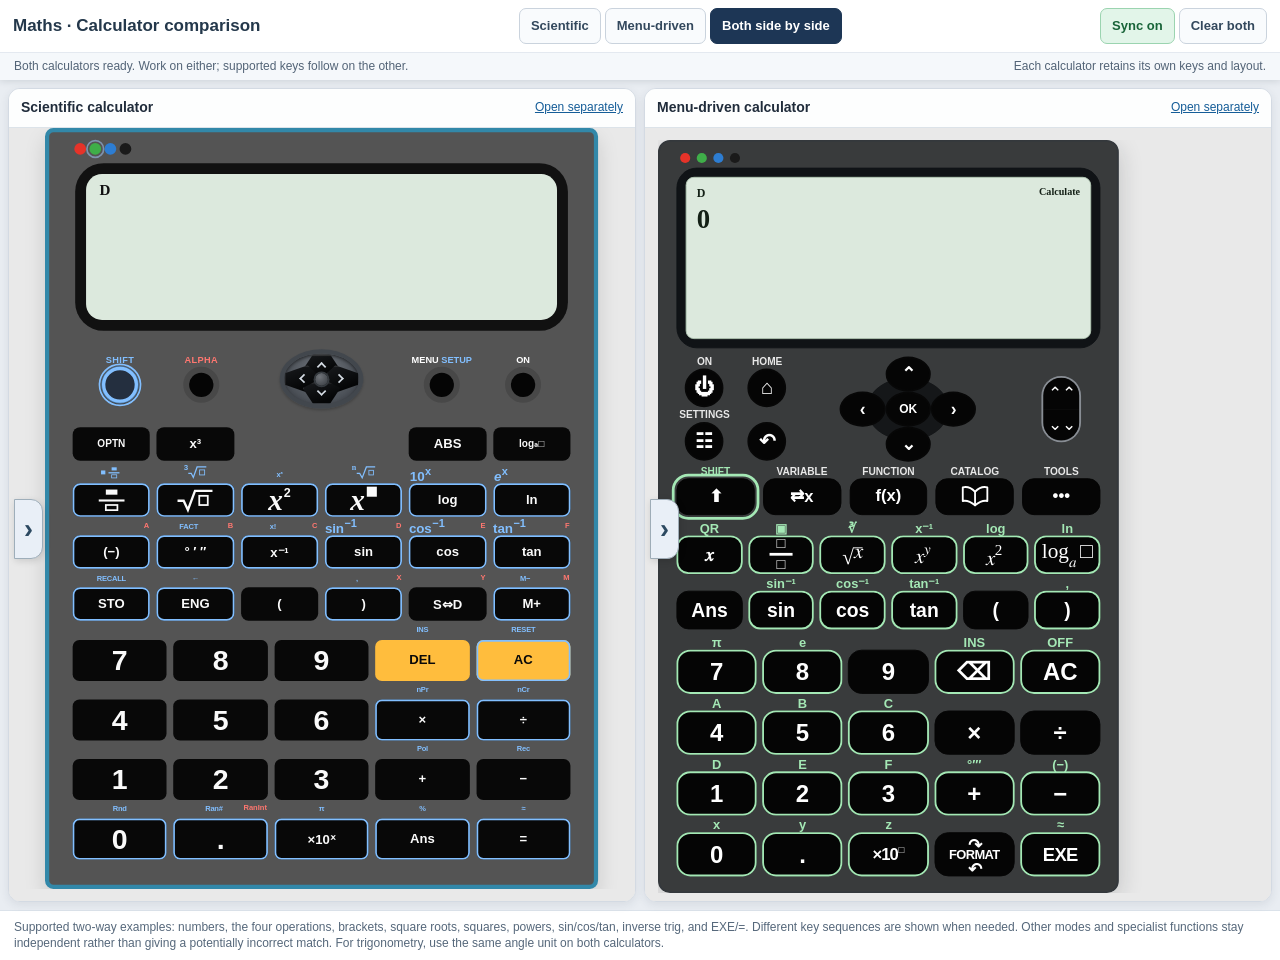
==== compare/index.html @ 96f29aca "Fit both calculator faces fully at equal heights and fix cross-frame key event recognition" ====
<!doctype html>
<html lang="en-IE">
<head>
<meta charset="utf-8">
<meta name="viewport" content="width=device-width,initial-scale=1">
<meta name="description" content="Compare scientific and menu-driven calculators side by side with optional bidirectional key mirroring.">
<title>Compare calculators | Maths</title>
<link rel="icon" type="image/svg+xml" href="../favicon.svg">
<style>
:root{font:15px/1.4 Arial,Helvetica,sans-serif;color:#202c3b;background:#e9edf2}
*{box-sizing:border-box}html,body{margin:0;min-height:100%}
button,a{font:inherit}
button:focus-visible,a:focus-visible{outline:3px solid #2d7dd2;outline-offset:2px}
header{position:sticky;top:0;z-index:5;background:#fff;box-shadow:0 1px 7px #1d2c3b24}
.top{display:flex;align-items:center;justify-content:space-between;gap:14px;flex-wrap:wrap;padding:8px 13px}
.heading{font-size:17px;font-weight:800;color:#24384b}
.tabs,.options{display:flex;align-items:center;flex-wrap:wrap;gap:4px}
.tabs button,.options button{border:1px solid #cad3dd;background:#f9fbfd;color:#33485d;border-radius:7px;padding:8px 11px;cursor:pointer;font-size:13px;font-weight:700}
.tabs button[aria-pressed="true"]{background:#1d3655;color:#fff;border-color:#1d3655}
.options button[aria-pressed="true"]{background:#e2f5e9;color:#196439;border-color:#9bd4b0}
.sub{display:flex;align-items:center;justify-content:space-between;gap:10px;flex-wrap:wrap;padding:5px 14px;background:#f5f8fb;border-top:1px solid #e4e9f0;color:#536477;font-size:12px}
#message{min-height:1em}
.panels{display:grid;grid-template-columns:minmax(0,1fr) minmax(0,1fr);gap:8px;padding:8px}
.pane{min-width:0;overflow:hidden;border:1px solid #d3dae3;border-radius:12px;background:#f6f7f8;box-shadow:0 3px 10px #1d314916}
.pane-head{display:flex;justify-content:space-between;align-items:center;gap:5px;background:#fdfefe;padding:9px 12px;border-bottom:1px solid #dce3e9}
.pane-head h2{font-size:14px;margin:0}
.pane-head a{font-size:12px;color:#155d98}
.pane iframe{display:block;width:100%;height:calc(100dvh - 190px);min-height:360px;border:0;background:#e8e8e8}
.panels.mode-scientific{grid-template-columns:minmax(0,1fr)}
.panels.mode-menu{grid-template-columns:minmax(0,1fr)}
.panels.mode-scientific #menu-pane,.panels.mode-menu #scientific-pane{display:none}
.note{margin:0;padding:8px 14px;background:#fff;border-top:1px solid #dbe2ea;color:#56687b;font-size:12px}
@media(max-width:850px){.panels.mode-both{grid-template-columns:1fr}.pane iframe{height:65dvh;min-height:480px}.top{padding:8px}.heading{flex:1 1 100%}}
@media print{header,.note{display:none}.panels{grid-template-columns:1fr 1fr!important}.pane iframe{height:85vh}}
</style>
</head>
<body>
<header>
 <div class="top">
  <span class="heading">Maths · Calculator comparison</span>
  <nav class="tabs" role="group" aria-label="Calculator viewing mode">
   <button type="button" data-view="scientific" aria-pressed="false">Scientific</button>
   <button type="button" data-view="menu" aria-pressed="false">Menu-driven</button>
   <button type="button" data-view="both" aria-pressed="true">Both side by side</button>
  </nav>
  <div class="options">
   <button type="button" id="sync" aria-pressed="true">Sync on</button>
   <button type="button" id="reset">Clear both</button>
  </div>
 </div>
 <div class="sub"><span id="message" role="status" aria-live="polite">Loading both calculators…</span><span>Each calculator retains its own keys and layout.</span></div>
</header>
<main class="panels mode-both" id="panels" aria-label="Calculator comparison">
 <section class="pane" id="scientific-pane">
  <div class="pane-head"><h2>Scientific calculator</h2><a href="../" target="_blank" rel="noopener">Open separately</a></div>
  <iframe id="scientific" title="Interactive scientific calculator" src="../?compare=1&amp;skin=dark" loading="eager" allow="fullscreen"></iframe>
 </section>
 <section class="pane" id="menu-pane">
  <div class="pane-head"><h2>Menu-driven calculator</h2><a href="../menu/" target="_blank" rel="noopener">Open separately</a></div>
  <iframe id="menu" title="Interactive menu-driven calculator" src="../menu/?compare=1&amp;skin=dark" loading="eager" allow="fullscreen"></iframe>
 </section>
</main>
<p class="note">Supported two-way examples: numbers, the four operations, brackets, square roots, squares, powers, sin/cos/tan, inverse trig, and EXE/=. Different key sequences are shown when needed. Other modes and specialist functions stay independent rather than giving a potentially incorrect match. For trigonometry, use the same angle unit on both calculators.</p>
<script>
(()=>{
 "use strict";
 const frames={scientific:document.getElementById("scientific"),menu:document.getElementById("menu")};
 const tabs=[...document.querySelectorAll("[data-view]")];
 const panels=document.getElementById("panels"),message=document.getElementById("message");
 const header=document.querySelector("header");
 const syncButton=document.getElementById("sync");
 let mode="both",sync=true,pending=Promise.resolve(),serial=0;
 const ready={scientific:false,menu:false};
 const delay=ms=>new Promise(resolve=>setTimeout(resolve,ms));
 let relayoutPending=false;
 function matchCalculatorHeights(){
   relayoutPending=false;
   const available=Math.max(360,innerHeight - Math.max(0,panels.getBoundingClientRect().top) - 47);
   // Identical iframe heights; each model scales its complete face uniformly to fit.
   for(const [kind,frame] of Object.entries(frames)){
     frame.style.height=Math.round(available)+"px";
     if(ready[kind]){
       frame.contentWindow.dispatchEvent(new Event("resize"));
       const fit=frame.contentDocument.getElementById(kind==="scientific"?"fitHeight":"menuFitHeight");
       if(fit)fit.click();
     }
   }
 }
 function scheduleFit(){if(relayoutPending)return;relayoutPending=true;requestAnimationFrame(matchCalculatorHeights)}
 window.addEventListener("resize",scheduleFit,{passive:true});
 function status(text){message.textContent=text;}
 function chooseView(view){
   if(!["both","scientific","menu"].includes(view))return;
   mode=view;
   panels.className="panels mode-"+view;
   tabs.forEach(button=>button.setAttribute("aria-pressed",String(button.dataset.view===view)));
   try{history.replaceState(null,"","#"+view);}catch(_){}
   // Refit after the comparison grid has changed its pane widths.
   scheduleFit();
 }
 tabs.forEach(button=>button.addEventListener("click",()=>chooseView(button.dataset.view)));
 syncButton.addEventListener("click",()=>{
   sync=!sync;
   syncButton.setAttribute("aria-pressed",String(sync));
   syncButton.textContent=sync?"Sync on":"Sync off";
   status(sync?"Two-way key mirroring is on.":"Independent operation: each calculator keeps its own input.");
 });
 document.getElementById("reset").addEventListener("click",()=>{
   pending=pending.then(async()=>{
     if(ready.scientific)await press("scientific","AC");
     if(ready.menu){
       const menuDoc=frames.menu.contentDocument;
       if(!menuDoc.querySelector("#display .expression")){
         const home=menuDoc.querySelector('[data-cmd="home"]');
         if(home)home.click();
         menuDoc.querySelector('#display .home-grid [data-choice="0"]')?.click();
       }
       await press("menu","ac");
     }
     status("Both calculations cleared.");
   });
 });
 function kindEvent(kind,event){
   if(event.defaultPrevented&&event.type==="click")return null;
   const doc=frames[kind].contentDocument;
   if(event.type==="click"){
     const el=event.target?.closest?.("button")||null;
     if(!el||!doc.contains(el))return null;
     if(kind==="scientific"){
       if(el.id==="shift"||el.id==="alpha"||el.id==="on")return null;
       if(!el.closest("#keys"))return null;
       const shifted=doc.getElementById("shift")?.classList.contains("active")||false;
       const key=shifted?(el.dataset.altkey||el.dataset.key):el.dataset.key;
       return sciToAction(key);
     }
     if(el.dataset.cmd==="shift")return null;
     if(!el.closest(".cw-upper-keys,.cw-number-keys"))return null;
     if(!doc.getElementById("display")?.querySelector(".expression"))return null;
     const shifted=doc.body.classList.contains("shift-active");
     return menuToAction(el.dataset.cmd,shifted);
   }
   if(event.type==="keydown"){
     if(event.ctrlKey||event.metaKey||event.altKey||
       ["INPUT","TEXTAREA","SELECT"].includes(doc.activeElement?.tagName))return null;
     const key=event.key;
     const normal={"*":"×","/":"÷","-":"−","Enter":"=","Backspace":"DEL"};
     const cmd=normal[key]||key;
     if(!/^[0-9.]$/.test(cmd)&&!["+","−","×","÷","(",")","^","=","DEL"].includes(cmd))return null;
     if(kind==="scientific")return sciToAction(cmd);
     if(!doc.getElementById("display")?.querySelector(".expression"))return null;
     return menuToAction(cmd==="="? "exe":cmd==="DEL"?"del":cmd,doc.body.classList.contains("shift-active"));
   }
   return null;
 }
 function sciToAction(key){
   if(!key)return null;
   const safe=new Set(["0","1","2","3","4","5","6","7","8","9",".","+","−","×","÷","(",")","^","sqrt","square","cube","cbrt","inversepower","sin","cos","tan","asin","acos","atan","log","ln","exp","pow10","ans","pi","=","AC","DEL"]);
   return safe.has(key)?key:null;
 }
 function menuToAction(cmd,shifted){
   if(!cmd)return null;
   if(shifted){
     const specials={"7":"pi","sin":"asin","cos":"acos","tan":"atan","sqrt":"cbrt","square":"log","power":"inversepower","log":"ln","ln":"exp"};
     if(specials[cmd])return specials[cmd];
     // The menu software treats the remaining shifted digits as normal digits,
     // but specialist shifted functions remain unsupported.
     if(/^[0-9.]$/.test(cmd))return cmd;
     return null;
   }
   const equivalent={"exe":"=","ac":"AC","del":"DEL","power":"^"};
   const key=equivalent[cmd]||cmd;
   const safe=new Set(["0","1","2","3","4","5","6","7","8","9",".","+","−","×","÷","(",")","^","sqrt","square","sin","cos","tan","ans","AC","DEL","="]);
   return safe.has(key)?key:null;
 }
 function sequenceFor(kind,action){
   if(kind==="scientific"){
     const shifted={asin:"sin",acos:"cos",atan:"tan",cbrt:"sqrt",exp:"ln",pi:"tenexp"};
     if(shifted[action])return ["SHIFT",shifted[action]];
     return ({AC:["AC"],DEL:["DEL"],"=":["="],inversepower:["inversepower"],cube:["cube"]})[action]
       || [action];
   }
   const shifted={asin:"sin",acos:"cos",atan:"tan",cbrt:"sqrt",log:"square",ln:"log",inversepower:"power",exp:"ln",pi:"7"};
   if(shifted[action])return ["SHIFT",shifted[action]];
   if(action==="cube")return ["power","3"];
   if(action==="pow10")return null;
   return ({AC:["ac"],DEL:["del"],"=":["exe"],"^":["power"]})[action]||[action];
 }
 async function press(kind,cmd){
   const doc=frames[kind].contentDocument;
   if(!doc)return false;
   let button;
   if(cmd==="SHIFT"){
     button=kind==="scientific"?doc.getElementById("shift"):doc.querySelector('.cw-functions [data-cmd="shift"]');
   }else if(kind==="scientific"){
     button=doc.querySelector('#keys button[data-key="'+CSS.escape(cmd)+'"]');
   }else{
     button=doc.querySelector('.cw-upper-keys button[data-cmd="'+CSS.escape(cmd)+'"],.cw-number-keys button[data-cmd="'+CSS.escape(cmd)+'"]');
   }
   if(!button)return false;
   suppressed=true;
   try{button.click();}finally{suppressed=false;}
   return true;
 }
 let suppressed=false;
 async function mirror(from,action,stamp){
   const to=from==="scientific"?"menu":"scientific";
   if(!ready[to])return status("The other calculator is still loading.");
   // Don't mirror trigonometry if one machine is in radians and the other in degrees.
   if(["sin","cos","tan","asin","acos","atan"].includes(action)){
     const a=frames.scientific.contentDocument.getElementById("mode")?.textContent.trim()[0];
     const b=frames.menu.contentDocument.getElementById("angle")?.textContent.trim()[0];
     if(a&&b&&a!==b)return status("Angle units differ. Set both calculators to the same units before comparing trigonometry.");
   }
   if(to==="menu"&&!frames.menu.contentDocument.getElementById("display")?.querySelector(".expression")){
     return status("Menu calculator is outside Calculate mode. Choose HOME → Calculate, or Clear both.");
   }
   const steps=sequenceFor(to,action);
   if(!steps?.length)return status("That function stays independent: no reliable equivalent key sequence.");
   const targetDoc=frames[to].contentDocument;
   const targetShift=to==="scientific"
     ?targetDoc.getElementById("shift")?.classList.contains("active")
     :targetDoc.body.classList.contains("shift-active");
   // Don't let a previous, unused SHIFT selection turn a copied digit into another operation.
   if(targetShift)await press(to,"SHIFT");
   for(let i=0;i<steps.length;i++){
     const found=await press(to,steps[i]);
     if(!found)return status("The equivalent "+action+" key is not available on the "+to+" calculator.");
     if(i<steps.length-1)await delay(135);
   }
   status((from==="scientific"?"Scientific":"Menu-driven")+" → "+(to==="scientific"?"Scientific":"Menu-driven")+": "+action+
     (steps.length>1?" ("+steps.map(x=>x==="SHIFT"?"SHIFT":x).join(" then ")+")":""));
 }
 function observe(kind){
   const frame=frames[kind],doc=frame.contentDocument;
   if(!doc)return;
   // Capturing input avoids modifying the calculators' existing calculation engines.
   const relay=event=>{
     if(!sync||suppressed||event.repeat)return;
     const action=kindEvent(kind,event);
     if(!action){
       const button=event.type==="click"&&event.target?.closest?.("#keys button[data-key],.cw-upper-keys button[data-cmd],.cw-number-keys button[data-cmd]")||null;
       if(button)status("That specialist key is independent; the other calculator was not changed.");
       return;
     }
     const token=++serial;
     pending=pending.then(()=>mirror(kind,action,token)).catch(e=>status("Mirroring paused: "+e.message));
   };
   doc.addEventListener("click",relay,true);
   doc.addEventListener("keydown",relay,true);
   // Make each calculator larger in a narrow classroom panel and let it scroll vertically.
   const rail=doc.getElementById(kind==="scientific"?"toggleCalculatorRail":"menuRailToggle");
   if(rail)rail.click();
   // Both must use Fit height; Fit width crops the tall menu-driven device.
   doc.getElementById(kind==="scientific"?"fitHeight":"menuFitHeight")?.click();
   // The menu model starts on Home. Enter Calculate before the first mirrored key.
   if(kind==="menu"){
     const calculate=doc.querySelector("#display .home-grid [data-choice='0']");
     if(calculate)calculate.click();
   }
   ready[kind]=true;
   scheduleFit();
   if(ready.scientific&&ready.menu)status("Both calculators ready. Work on either; supported keys follow on the other.");
   else status("One calculator ready; loading the second…");
 }
 for(const [kind,frame] of Object.entries(frames))
   frame.addEventListener("load",()=>{ready[kind]=false;observe(kind)});
 chooseView(["both","scientific","menu"].includes(location.hash.slice(1))?location.hash.slice(1):"both");
})();
</script>
</body></html>
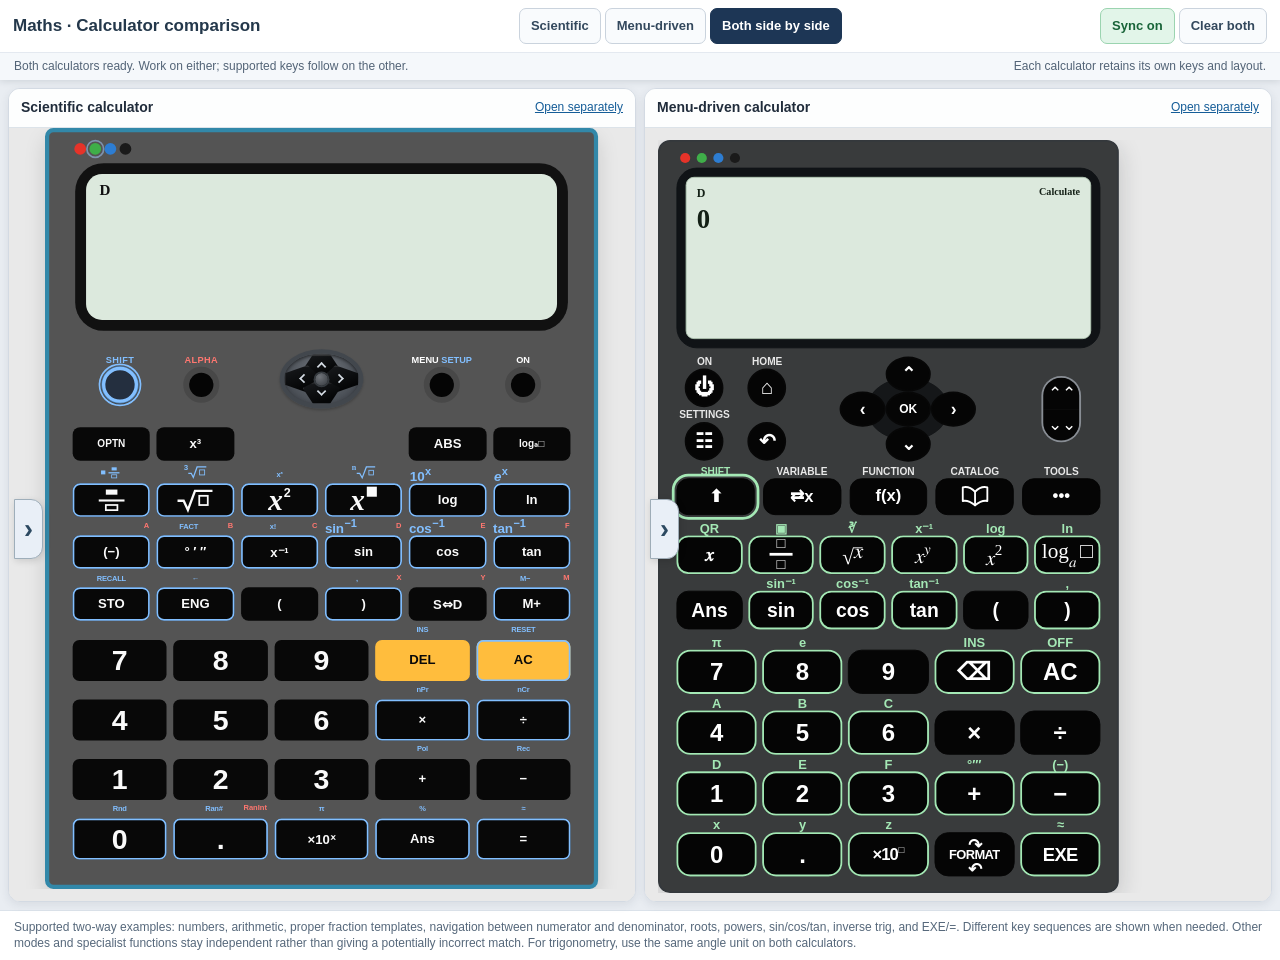
==== commit 546fb5a6: "Mirror true fraction-template keys and numerator/denominator navigation both ways" ====
--- a/compare/index.html
+++ b/compare/index.html
@@ -60,7 +60,7 @@
   <iframe id="menu" title="Interactive menu-driven calculator" src="../menu/?compare=1&amp;skin=dark" loading="eager" allow="fullscreen"></iframe>
  </section>
 </main>
-<p class="note">Supported two-way examples: numbers, the four operations, brackets, square roots, squares, powers, sin/cos/tan, inverse trig, and EXE/=. Different key sequences are shown when needed. Other modes and specialist functions stay independent rather than giving a potentially incorrect match. For trigonometry, use the same angle unit on both calculators.</p>
+<p class="note">Supported two-way examples: numbers, arithmetic, proper fraction templates, navigation between numerator and denominator, roots, powers, sin/cos/tan, inverse trig, and EXE/=. Different key sequences are shown when needed. Other modes and specialist functions stay independent rather than giving a potentially incorrect match. For trigonometry, use the same angle unit on both calculators.</p>
 <script>
 (()=>{
  "use strict";
@@ -127,6 +127,11 @@
      const el=event.target?.closest?.("button")||null;
      if(!el||!doc.contains(el))return null;
      if(kind==="scientific"){
+       if(el.closest("#nav")&&frames.scientific.contentWindow.calculatorTemplateState){
+         const arrow=el.dataset.nav;
+         if(arrow==="right"||arrow==="down")return "fraction-next";
+         if(arrow==="left"||arrow==="up")return "fraction-prev";
+       }
        if(el.id==="shift"||el.id==="alpha"||el.id==="on")return null;
        if(!el.closest("#keys"))return null;
        const shifted=doc.getElementById("shift")?.classList.contains("active")||false;
@@ -134,6 +139,10 @@
        return sciToAction(key);
      }
      if(el.dataset.cmd==="shift")return null;
+     if(el.closest(".cw-dpad")&&frames.menu.contentWindow.menuFractionState){
+       if(el.dataset.cmd==="right"||el.dataset.cmd==="down")return "fraction-next";
+       if(el.dataset.cmd==="back"||el.dataset.cmd==="up")return "fraction-prev";
+     }
      if(!el.closest(".cw-upper-keys,.cw-number-keys"))return null;
      if(!doc.getElementById("display")?.querySelector(".expression"))return null;
      const shifted=doc.body.classList.contains("shift-active");
@@ -143,6 +152,11 @@
      if(event.ctrlKey||event.metaKey||event.altKey||
        ["INPUT","TEXTAREA","SELECT"].includes(doc.activeElement?.tagName))return null;
      const key=event.key;
+     const activeEditor=kind==="scientific"
+       ?frames.scientific.contentWindow.calculatorTemplateState
+       :frames.menu.contentWindow.menuFractionState;
+     if(activeEditor&&["ArrowLeft","ArrowRight","ArrowUp","ArrowDown"].includes(key))
+       return ["ArrowRight","ArrowDown"].includes(key)?"fraction-next":"fraction-prev";
      const normal={"*":"×","/":"÷","-":"−","Enter":"=","Backspace":"DEL"};
      const cmd=normal[key]||key;
      if(!/^[0-9.]$/.test(cmd)&&!["+","−","×","÷","(",")","^","=","DEL"].includes(cmd))return null;
@@ -154,7 +168,7 @@
  }
  function sciToAction(key){
    if(!key)return null;
-   const safe=new Set(["0","1","2","3","4","5","6","7","8","9",".","+","−","×","÷","(",")","^","sqrt","square","cube","cbrt","inversepower","sin","cos","tan","asin","acos","atan","log","ln","exp","pow10","ans","pi","=","AC","DEL"]);
+   const safe=new Set(["0","1","2","3","4","5","6","7","8","9",".","+","−","×","÷","(",")","^","sqrt","square","cube","cbrt","inversepower","sin","cos","tan","asin","acos","atan","log","ln","exp","pow10","ans","pi","frac","=","AC","DEL"]);
    return safe.has(key)?key:null;
  }
  function menuToAction(cmd,shifted){
@@ -167,12 +181,14 @@
      if(/^[0-9.]$/.test(cmd))return cmd;
      return null;
    }
-   const equivalent={"exe":"=","ac":"AC","del":"DEL","power":"^"};
+   const equivalent={"exe":"=","ac":"AC","del":"DEL","power":"^","fraction":"frac"};
    const key=equivalent[cmd]||cmd;
-   const safe=new Set(["0","1","2","3","4","5","6","7","8","9",".","+","−","×","÷","(",")","^","sqrt","square","sin","cos","tan","ans","AC","DEL","="]);
+   const safe=new Set(["0","1","2","3","4","5","6","7","8","9",".","+","−","×","÷","(",")","^","sqrt","square","sin","cos","tan","ans","frac","AC","DEL","="]);
    return safe.has(key)?key:null;
  }
  function sequenceFor(kind,action){
+   if(action==="fraction-next")return ["NEXT"];
+   if(action==="fraction-prev")return ["PREV"];
    if(kind==="scientific"){
      const shifted={asin:"sin",acos:"cos",atan:"tan",cbrt:"sqrt",exp:"ln",pi:"tenexp"};
      if(shifted[action])return ["SHIFT",shifted[action]];
@@ -183,7 +199,7 @@
    if(shifted[action])return ["SHIFT",shifted[action]];
    if(action==="cube")return ["power","3"];
    if(action==="pow10")return null;
-   return ({AC:["ac"],DEL:["del"],"=":["exe"],"^":["power"]})[action]||[action];
+   return ({AC:["ac"],DEL:["del"],"=":["exe"],"^":["power"],frac:["fraction"]})[action]||[action];
  }
  async function press(kind,cmd){
    const doc=frames[kind].contentDocument;
@@ -191,6 +207,11 @@
    let button;
    if(cmd==="SHIFT"){
      button=kind==="scientific"?doc.getElementById("shift"):doc.querySelector('.cw-functions [data-cmd="shift"]');
+   }else if(cmd==="NEXT"||cmd==="PREV"){
+     const direction=cmd==="NEXT"?"right":"left";
+     button=kind==="scientific"
+       ?doc.querySelector('#nav button[data-nav="'+direction+'"]')
+       :doc.querySelector('.cw-dpad button[data-cmd="'+(direction==="left"?"back":"right")+'"]');
    }else if(kind==="scientific"){
      button=doc.querySelector('#keys button[data-key="'+CSS.escape(cmd)+'"]');
    }else{
@@ -213,6 +234,11 @@
    }
    if(to==="menu"&&!frames.menu.contentDocument.getElementById("display")?.querySelector(".expression")){
      return status("Menu calculator is outside Calculate mode. Choose HOME → Calculate, or Clear both.");
+   }
+   if(action.startsWith("fraction-")){
+     const active=to==="scientific"?frames.scientific.contentWindow.calculatorTemplateState:
+       frames.menu.contentWindow.menuFractionState;
+     if(!active)return status("Fraction navigation is available once a fraction template is open on both calculators.");
    }
    const steps=sequenceFor(to,action);
    if(!steps?.length)return status("That function stays independent: no reliable equivalent key sequence.");
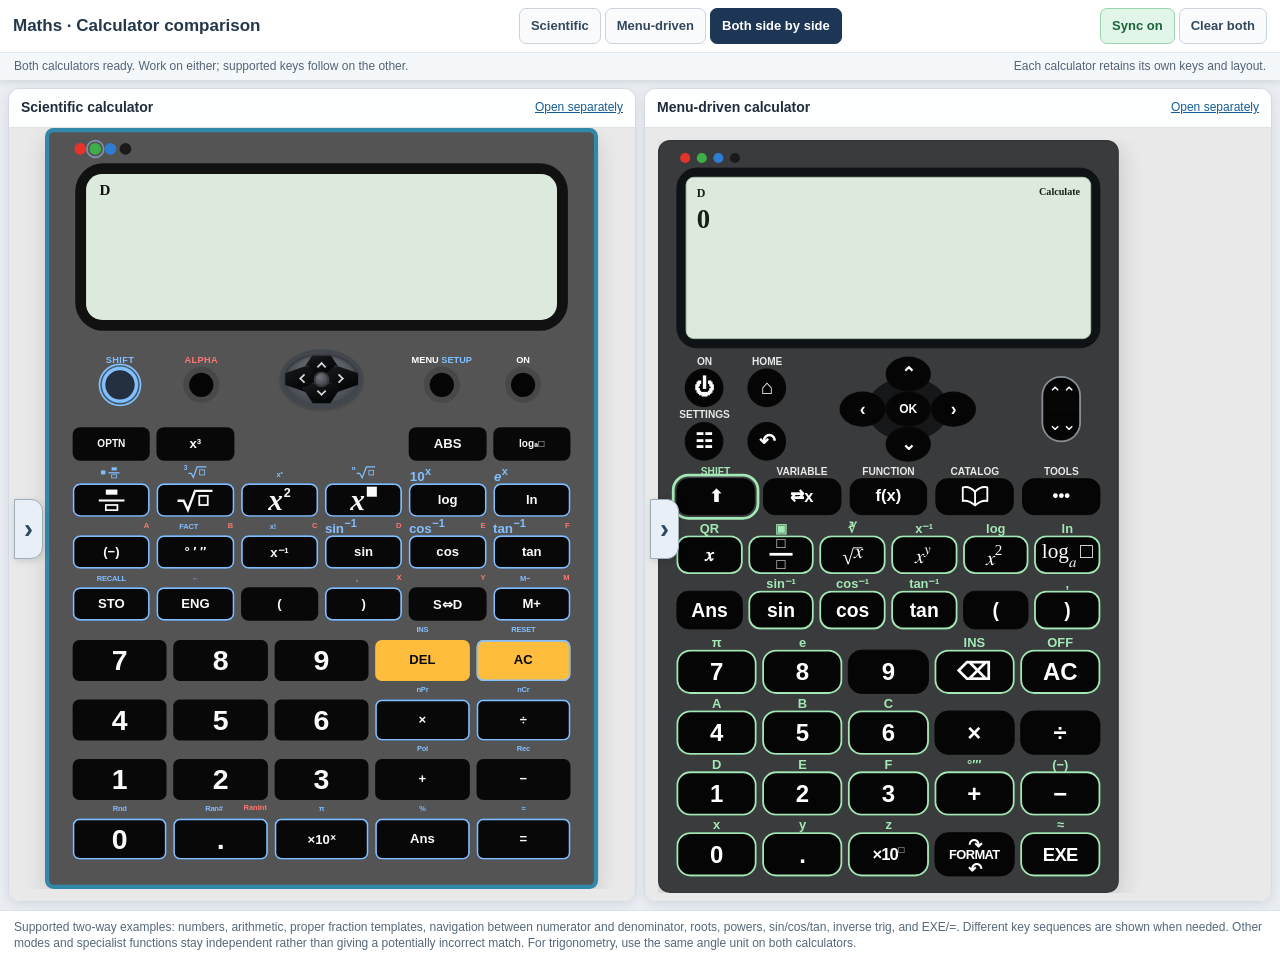
==== commit 92278e6a: "Refresh both embedded calculators for fraction and equal-height comparison fixes" ====
--- a/compare/index.html
+++ b/compare/index.html
@@ -53,11 +53,11 @@
 <main class="panels mode-both" id="panels" aria-label="Calculator comparison">
  <section class="pane" id="scientific-pane">
   <div class="pane-head"><h2>Scientific calculator</h2><a href="../" target="_blank" rel="noopener">Open separately</a></div>
-  <iframe id="scientific" title="Interactive scientific calculator" src="../?compare=1&amp;skin=dark" loading="eager" allow="fullscreen"></iframe>
+  <iframe id="scientific" title="Interactive scientific calculator" src="../?compare=4&amp;skin=dark" loading="eager" allow="fullscreen"></iframe>
  </section>
  <section class="pane" id="menu-pane">
   <div class="pane-head"><h2>Menu-driven calculator</h2><a href="../menu/" target="_blank" rel="noopener">Open separately</a></div>
-  <iframe id="menu" title="Interactive menu-driven calculator" src="../menu/?compare=1&amp;skin=dark" loading="eager" allow="fullscreen"></iframe>
+  <iframe id="menu" title="Interactive menu-driven calculator" src="../menu/?compare=4&amp;skin=dark" loading="eager" allow="fullscreen"></iframe>
  </section>
 </main>
 <p class="note">Supported two-way examples: numbers, arithmetic, proper fraction templates, navigation between numerator and denominator, roots, powers, sin/cos/tan, inverse trig, and EXE/=. Different key sequences are shown when needed. Other modes and specialist functions stay independent rather than giving a potentially incorrect match. For trigonometry, use the same angle unit on both calculators.</p>
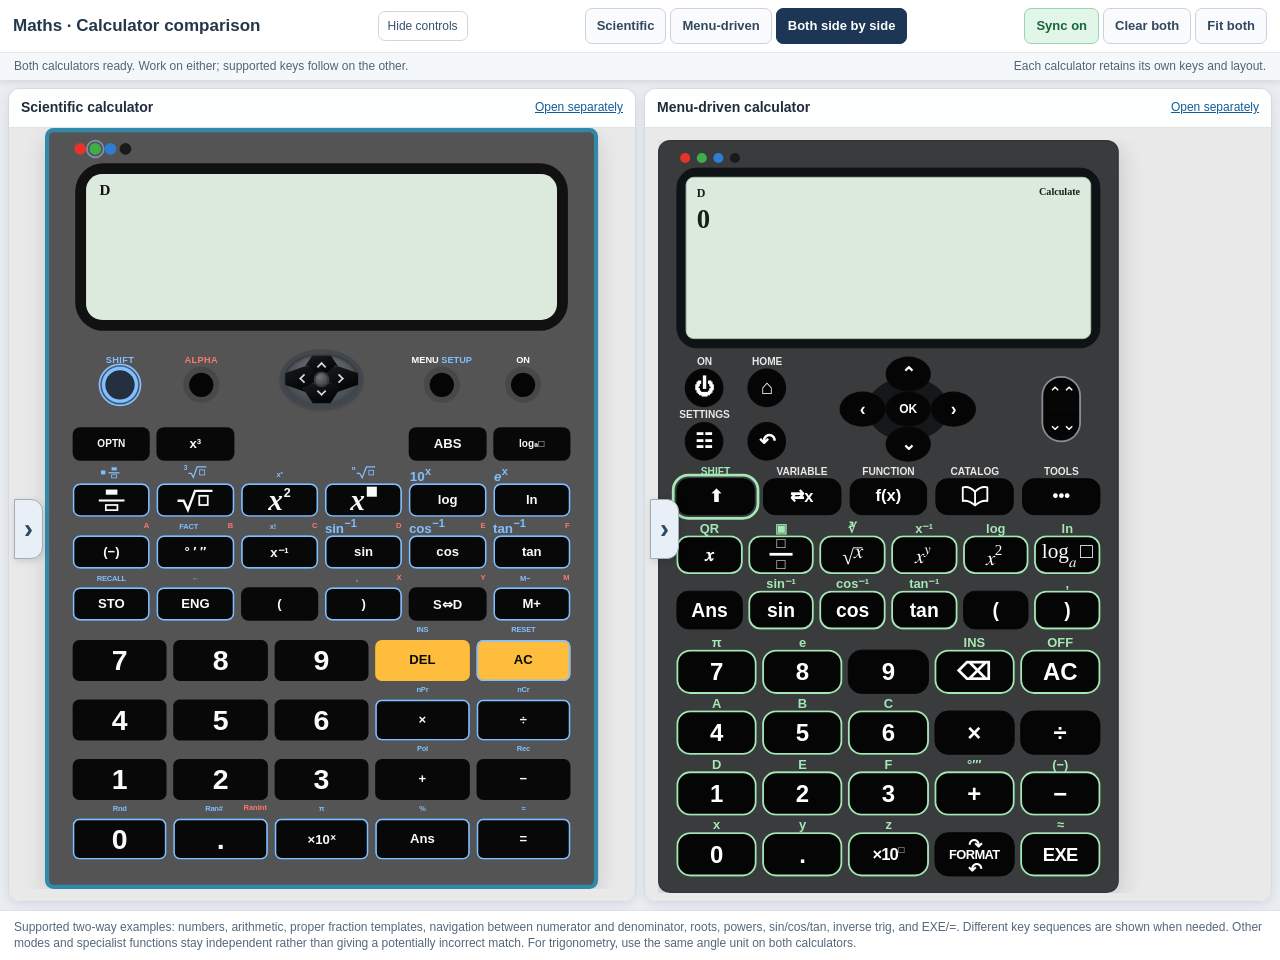
==== commit e67e1cc2: "Add presentation toolbar collapse and Fit both control to maximise visible calculators" ====
--- a/compare/index.html
+++ b/compare/index.html
@@ -30,6 +30,11 @@
 .panels.mode-menu{grid-template-columns:minmax(0,1fr)}
 .panels.mode-scientific #menu-pane,.panels.mode-menu #scientific-pane{display:none}
 .note{margin:0;padding:8px 14px;background:#fff;border-top:1px solid #dbe2ea;color:#56687b;font-size:12px}
+#minimizeToolbar{padding:6px 9px;border:1px solid #cdd7e1;border-radius:7px;background:#fff;color:#38516a;cursor:pointer;font-size:12px}
+header.minimized .top{padding:4px 9px}
+header.minimized .heading{font-size:13px}
+header.minimized .top .tabs,header.minimized .top .options,header.minimized .sub{display:none}
+#minimizeToolbar:focus-visible,#fitBoth:focus-visible{outline:3px solid #2d7dd2;outline-offset:2px}
 @media(max-width:850px){.panels.mode-both{grid-template-columns:1fr}.pane iframe{height:65dvh;min-height:480px}.top{padding:8px}.heading{flex:1 1 100%}}
 @media print{header,.note{display:none}.panels{grid-template-columns:1fr 1fr!important}.pane iframe{height:85vh}}
 </style>
@@ -37,7 +42,7 @@
 <body>
 <header>
  <div class="top">
-  <span class="heading">Maths · Calculator comparison</span>
+  <span class="heading">Maths · Calculator comparison</span><button type="button" id="minimizeToolbar" aria-pressed="false" title="Hide or reveal presentation controls">Hide controls</button>
   <nav class="tabs" role="group" aria-label="Calculator viewing mode">
    <button type="button" data-view="scientific" aria-pressed="false">Scientific</button>
    <button type="button" data-view="menu" aria-pressed="false">Menu-driven</button>
@@ -45,7 +50,7 @@
   </nav>
   <div class="options">
    <button type="button" id="sync" aria-pressed="true">Sync on</button>
-   <button type="button" id="reset">Clear both</button>
+   <button type="button" id="reset">Clear both</button><button type="button" id="fitBoth">Fit both</button>
   </div>
  </div>
  <div class="sub"><span id="message" role="status" aria-live="polite">Loading both calculators…</span><span>Each calculator retains its own keys and layout.</span></div>
@@ -69,6 +74,14 @@
  const panels=document.getElementById("panels"),message=document.getElementById("message");
  const header=document.querySelector("header");
  const syncButton=document.getElementById("sync");
+ const minimize=document.getElementById("minimizeToolbar");
+ minimize.addEventListener("click",()=>{
+   const on=header.classList.toggle("minimized");
+   minimize.setAttribute("aria-pressed",String(on));
+   minimize.textContent=on?"Show controls":"Hide controls";
+   scheduleFit();
+ });
+ document.getElementById("fitBoth").addEventListener("click",scheduleFit);
  let mode="both",sync=true,pending=Promise.resolve(),serial=0;
  const ready={scientific:false,menu:false};
  const delay=ms=>new Promise(resolve=>setTimeout(resolve,ms));
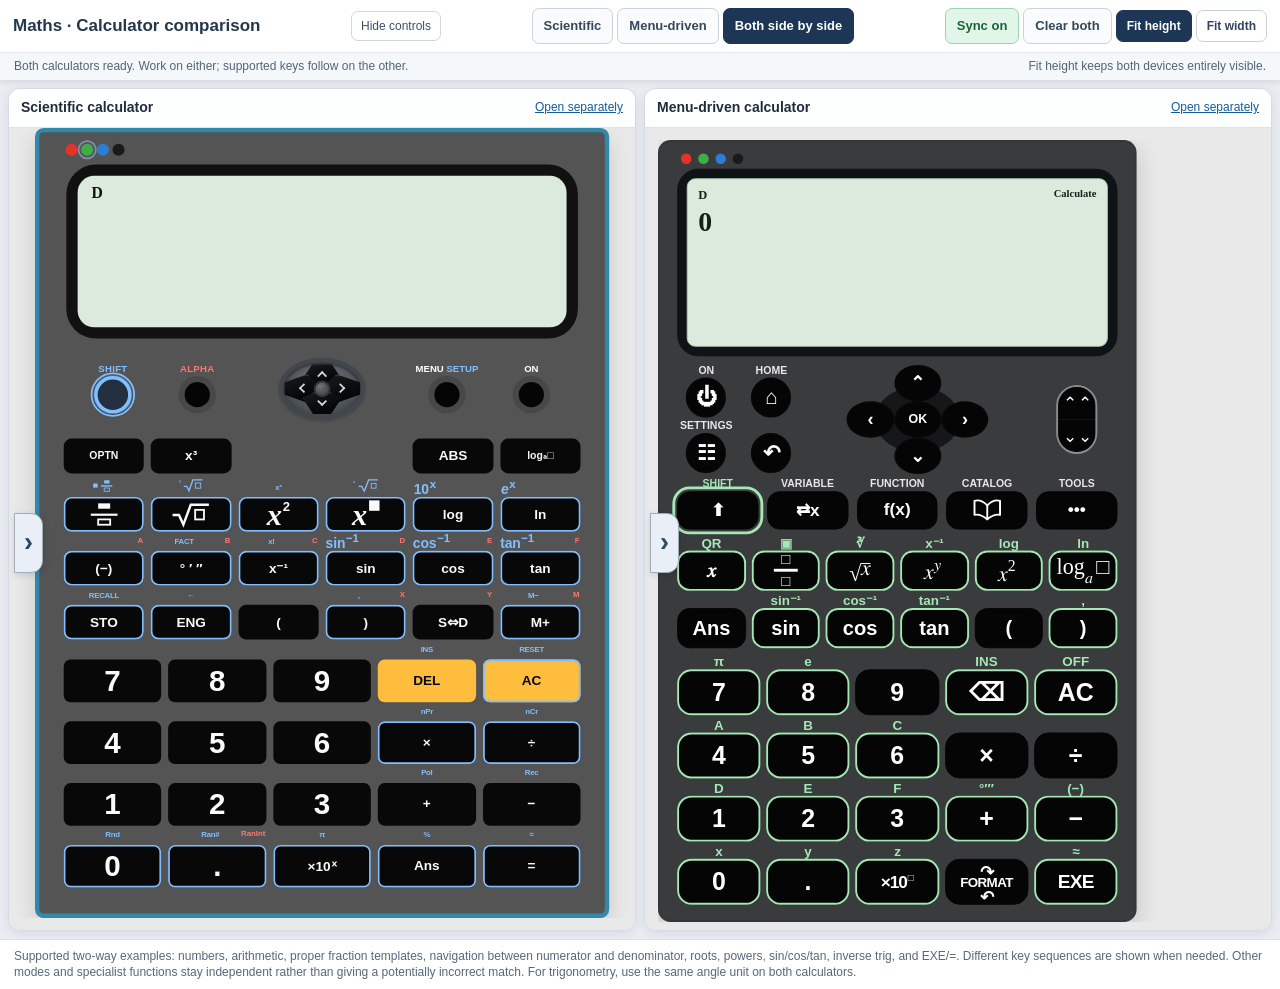
==== commit 5b390682: "Maintain readable side-by-side comparison with proportional Fit height and Fit width" ====
--- a/compare/index.html
+++ b/compare/index.html
@@ -34,8 +34,22 @@
 header.minimized .top{padding:4px 9px}
 header.minimized .heading{font-size:13px}
 header.minimized .top .tabs,header.minimized .top .options,header.minimized .sub{display:none}
-#minimizeToolbar:focus-visible,#fitBoth:focus-visible{outline:3px solid #2d7dd2;outline-offset:2px}
-@media(max-width:850px){.panels.mode-both{grid-template-columns:1fr}.pane iframe{height:65dvh;min-height:480px}.top{padding:8px}.heading{flex:1 1 100%}}
+#minimizeToolbar:focus-visible,#fitBoth:focus-visible,#fitWidthBoth:focus-visible{outline:3px solid #2d7dd2;outline-offset:2px}
+#fitBoth,#fitWidthBoth{padding:7px 10px;border:1px solid #cad3dd;background:#fff;color:#30445d;border-radius:7px;cursor:pointer;font-size:12px;font-weight:700}
+#fitBoth[aria-pressed="true"],#fitWidthBoth[aria-pressed="true"]{background:#1d3655;color:#fff;border-color:#1d3655}
+@media(prefers-reduced-motion:reduce){.panels.mode-both{scroll-snap-type:none}}
+
+/* Keep comparison literally side by side. Below 940px allow lateral
+   scrolling instead of deforming or silently stacking the calculators. */
+@media(max-width:940px){
+ .panels.mode-both{grid-template-columns:repeat(2,minmax(420px,1fr));overflow-x:auto;scroll-snap-type:x proximity}
+ .panels.mode-both .pane{scroll-snap-align:start}
+ .top{padding:7px 9px}
+}
+@media(max-width:550px){
+ .panels.mode-both{grid-template-columns:repeat(2,minmax(370px,1fr))}
+ .top{gap:6px}.heading{font-size:15px}
+}
 @media print{header,.note{display:none}.panels{grid-template-columns:1fr 1fr!important}.pane iframe{height:85vh}}
 </style>
 </head>
@@ -50,10 +64,10 @@
   </nav>
   <div class="options">
    <button type="button" id="sync" aria-pressed="true">Sync on</button>
-   <button type="button" id="reset">Clear both</button><button type="button" id="fitBoth">Fit both</button>
+   <button type="button" id="reset">Clear both</button><button type="button" id="fitBoth" aria-pressed="true">Fit height</button><button type="button" id="fitWidthBoth" aria-pressed="false">Fit width</button>
   </div>
  </div>
- <div class="sub"><span id="message" role="status" aria-live="polite">Loading both calculators…</span><span>Each calculator retains its own keys and layout.</span></div>
+ <div class="sub"><span id="message" role="status" aria-live="polite">Loading both calculators…</span><span id="viewHint">Fit height keeps both devices entirely visible.</span></div>
 </header>
 <main class="panels mode-both" id="panels" aria-label="Calculator comparison">
  <section class="pane" id="scientific-pane">
@@ -81,26 +95,50 @@
    minimize.textContent=on?"Show controls":"Hide controls";
    scheduleFit();
  });
- document.getElementById("fitBoth").addEventListener("click",scheduleFit);
+ const fitHeightButton=document.getElementById("fitBoth");
+ const fitWidthButton=document.getElementById("fitWidthBoth");
+ let fitMode="height";
+ function setFitMode(next){
+   fitMode=next;
+   fitHeightButton.setAttribute("aria-pressed",String(next==="height"));
+   fitWidthButton.setAttribute("aria-pressed",String(next==="width"));
+   document.getElementById("viewHint").textContent=next==="height"
+     ?"Fit height keeps the complete calculator visible without changing its shape."
+     :"Fit width enlarges the keys; scroll vertically to reach the bottom.";
+   scheduleFit();
+ }
+ fitHeightButton.addEventListener("click",()=>setFitMode("height"));
+ fitWidthButton.addEventListener("click",()=>setFitMode("width"));
  let mode="both",sync=true,pending=Promise.resolve(),serial=0;
  const ready={scientific:false,menu:false};
  const delay=ms=>new Promise(resolve=>setTimeout(resolve,ms));
  let relayoutPending=false;
  function matchCalculatorHeights(){
    relayoutPending=false;
-   const available=Math.max(360,innerHeight - Math.max(0,panels.getBoundingClientRect().top) - 47);
-   // Identical iframe heights; each model scales its complete face uniformly to fit.
-   for(const [kind,frame] of Object.entries(frames)){
-     frame.style.height=Math.round(available)+"px";
-     if(ready[kind]){
+   const available=Math.max(340,Math.floor(window.innerHeight-panels.getBoundingClientRect().top-18));
+   // Both frames get precisely the same height. The child calculator owns its
+   // uniform 2D scaling, so none of the buttons or fonts is squashed.
+   for(const frame of Object.values(frames))frame.style.height=available+"px";
+   requestAnimationFrame(()=>{
+     for(const [kind,frame] of Object.entries(frames)){
+       if(!ready[kind]||frame.getClientRects().length===0)continue;
        frame.contentWindow.dispatchEvent(new Event("resize"));
-       const fit=frame.contentDocument.getElementById(kind==="scientific"?"fitHeight":"menuFitHeight");
-       if(fit)fit.click();
-     }
-   }
+       const control=frame.contentDocument.getElementById(
+         kind==="scientific"?(fitMode==="height"?"fitHeight":"fitWidth"):
+           (fitMode==="height"?"menuFitHeight":"menuFitWidth"));
+       if(!control)continue;
+       // Fit-width buttons toggle modes; don't accidentally toggle them off.
+       if(fitMode==="height"||control.getAttribute("aria-pressed")!=="true")control.click();
+     }
+   });
  }
  function scheduleFit(){if(relayoutPending)return;relayoutPending=true;requestAnimationFrame(matchCalculatorHeights)}
  window.addEventListener("resize",scheduleFit,{passive:true});
+ if("ResizeObserver" in window){
+   const observer=new ResizeObserver(scheduleFit);
+   observer.observe(header);
+   observer.observe(panels);
+ }
  function status(text){message.textContent=text;}
  function chooseView(view){
    if(!["both","scientific","menu"].includes(view))return;
@@ -288,9 +326,8 @@
    doc.addEventListener("keydown",relay,true);
    // Make each calculator larger in a narrow classroom panel and let it scroll vertically.
    const rail=doc.getElementById(kind==="scientific"?"toggleCalculatorRail":"menuRailToggle");
-   if(rail)rail.click();
-   // Both must use Fit height; Fit width crops the tall menu-driven device.
-   doc.getElementById(kind==="scientific"?"fitHeight":"menuFitHeight")?.click();
+   if(rail&&rail.getAttribute("aria-expanded")!=="false")rail.click();
+   // Parent owns the common sizing, including optional Fit width.
    // The menu model starts on Home. Enter Calculate before the first mirrored key.
    if(kind==="menu"){
      const calculate=doc.querySelector("#display .home-grid [data-choice='0']");
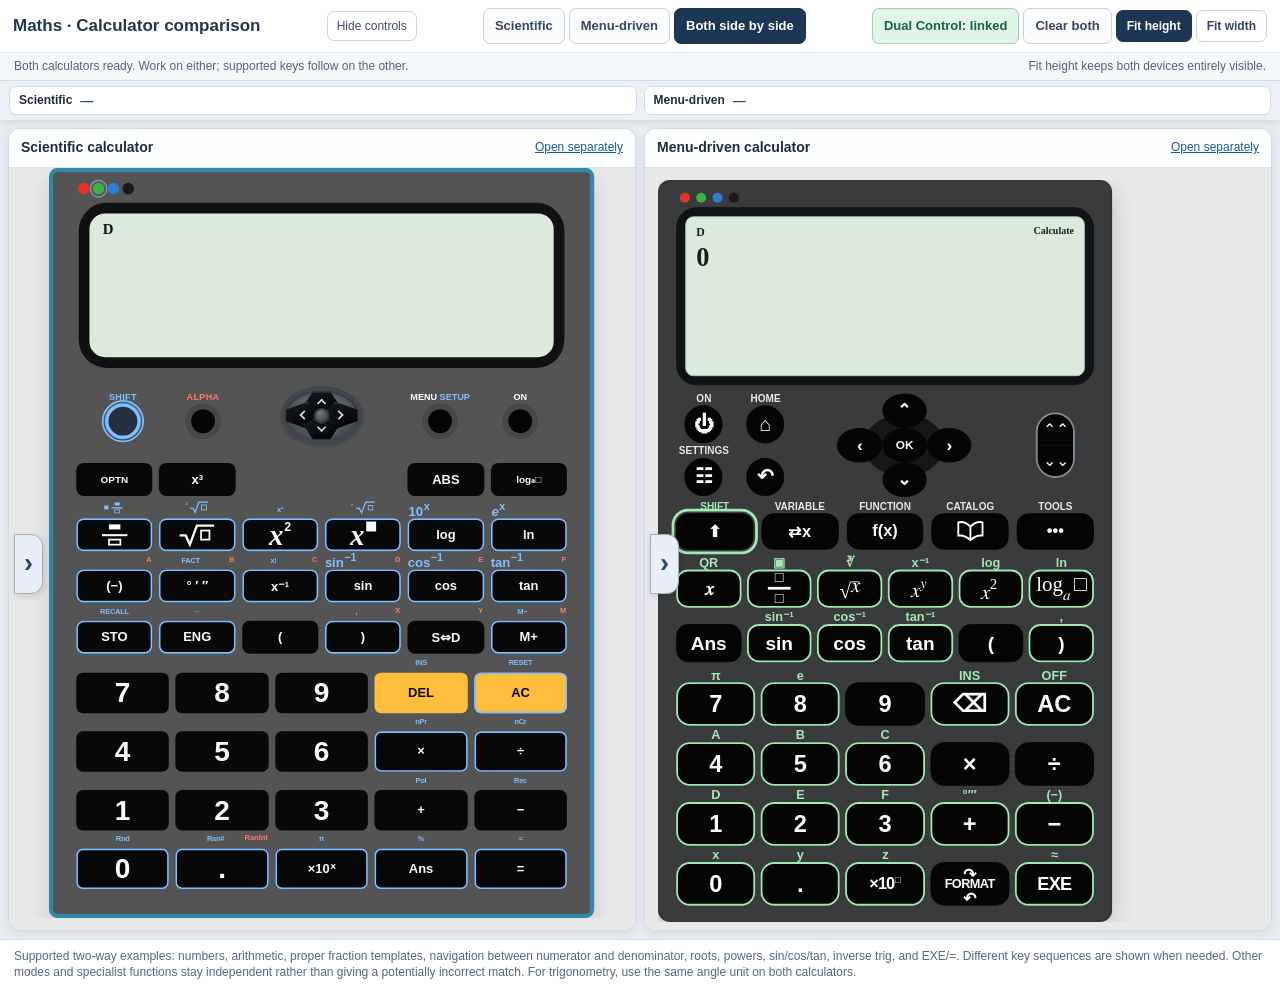
==== commit 2aeaefe4: "Add Dual Control linked or independent mode and side-by-side key sequences/results" ====
--- a/compare/index.html
+++ b/compare/index.html
@@ -51,6 +51,13 @@
  .top{gap:6px}.heading{font-size:15px}
 }
 @media print{header,.note{display:none}.panels{grid-template-columns:1fr 1fr!important}.pane iframe{height:85vh}}
+.dual-sequence{display:grid;grid-template-columns:repeat(2,minmax(0,1fr));gap:7px;padding:5px 9px;background:#eaf0f6;border-top:1px solid #d1dce7}
+.dual-seq{display:flex;gap:8px;align-items:center;min-width:0;padding:6px 9px;background:#fff;border:1px solid #d0dbe5;border-radius:7px;font:12px Arial,sans-serif}
+.dual-seq>span:first-child{font-weight:800;white-space:nowrap}
+.dual-seq strong{flex:1;min-width:0;overflow-x:auto;white-space:nowrap;font:700 13px Arial,sans-serif;color:#294f77}
+.dual-seq output{font-size:13px;white-space:nowrap;max-width:40%;text-overflow:ellipsis;overflow:hidden;color:#1e563b;font-weight:800}
+.dual-seq.dual-source{border-color:#679cc6;box-shadow:inset 3px 0 #2d7dd2}
+@media(max-width:640px){.dual-sequence{grid-template-columns:1fr}.dual-seq{padding:4px 8px}}
 </style>
 </head>
 <body>
@@ -63,11 +70,15 @@
    <button type="button" data-view="both" aria-pressed="true">Both side by side</button>
   </nav>
   <div class="options">
-   <button type="button" id="sync" aria-pressed="true">Sync on</button>
+   <button type="button" id="sync" aria-pressed="true" aria-label="Dual Control linked. Click to operate independently" title="Mirror supported actions in both directions">Dual Control: linked</button>
    <button type="button" id="reset">Clear both</button><button type="button" id="fitBoth" aria-pressed="true">Fit height</button><button type="button" id="fitWidthBoth" aria-pressed="false">Fit width</button>
   </div>
  </div>
  <div class="sub"><span id="message" role="status" aria-live="polite">Loading both calculators…</span><span id="viewHint">Fit height keeps both devices entirely visible.</span></div>
+<div class="dual-sequence" role="region" aria-label="Key-sequence demonstration">
+<div class="dual-seq" id="seqScientific"><span>Scientific</span><strong id="seqScientificKeys">—</strong><output id="seqScientificResult"></output></div>
+<div class="dual-seq" id="seqMenu"><span>Menu-driven</span><strong id="seqMenuKeys">—</strong><output id="seqMenuResult"></output></div>
+</div>
 </header>
 <main class="panels mode-both" id="panels" aria-label="Calculator comparison">
  <section class="pane" id="scientific-pane">
@@ -88,6 +99,32 @@
  const panels=document.getElementById("panels"),message=document.getElementById("message");
  const header=document.querySelector("header");
  const syncButton=document.getElementById("sync");
+ const dualDisplay={
+   scientific:{pane:document.getElementById("seqScientific"),keys:document.getElementById("seqScientificKeys"),result:document.getElementById("seqScientificResult")},
+   menu:{pane:document.getElementById("seqMenu"),keys:document.getElementById("seqMenuKeys"),result:document.getElementById("seqMenuResult")}
+ };
+ const demonstrated={scientific:[],menu:[]};
+ function record(kind,steps){
+   if(!steps?.length)return;
+   demonstrated[kind].push(...steps);
+   demonstrated[kind]=demonstrated[kind].slice(-16);
+   dualDisplay[kind].keys.textContent=demonstrated[kind].join(" → ");
+ }
+ function showOutputs(){
+   for(const [kind,slots] of Object.entries(dualDisplay)){
+     if(!ready[kind])continue;
+     const doc=frames[kind].contentDocument;
+     const result=kind==="scientific"
+       ?doc.getElementById("result")?.textContent?.trim()
+       :doc.querySelector("#display .result")?.textContent?.trim();
+     slots.result.textContent=result?"= "+result:"";
+   }
+ }
+ function sourceFocus(kind){
+   for(const [name,slots] of Object.entries(dualDisplay))
+     slots.pane.classList.toggle("dual-source",name===kind);
+ }
+
  const minimize=document.getElementById("minimizeToolbar");
  minimize.addEventListener("click",()=>{
    const on=header.classList.toggle("minimized");
@@ -153,7 +190,8 @@
  syncButton.addEventListener("click",()=>{
    sync=!sync;
    syncButton.setAttribute("aria-pressed",String(sync));
-   syncButton.textContent=sync?"Sync on":"Sync off";
+   syncButton.textContent=sync?"Dual Control: linked":"Dual Control: independent";
+   syncButton.setAttribute("aria-label",sync?"Dual Control linked. Click to operate independently":"Dual Control independent. Click to link");
    status(sync?"Two-way key mirroring is on.":"Independent operation: each calculator keeps its own input.");
  });
  document.getElementById("reset").addEventListener("click",()=>{
@@ -168,6 +206,7 @@
        }
        await press("menu","ac");
      }
+     for(const kind of Object.keys(demonstrated)){demonstrated[kind]=[];dualDisplay[kind].keys.textContent="—";dualDisplay[kind].result.textContent="";}
      status("Both calculations cleared.");
    });
  });
@@ -304,6 +343,8 @@
      if(!found)return status("The equivalent "+action+" key is not available on the "+to+" calculator.");
      if(i<steps.length-1)await delay(135);
    }
+   record(to,steps);
+   showOutputs();
    status((from==="scientific"?"Scientific":"Menu-driven")+" → "+(to==="scientific"?"Scientific":"Menu-driven")+": "+action+
      (steps.length>1?" ("+steps.map(x=>x==="SHIFT"?"SHIFT":x).join(" then ")+")":""));
  }
@@ -312,13 +353,19 @@
    if(!doc)return;
    // Capturing input avoids modifying the calculators' existing calculation engines.
    const relay=event=>{
-     if(!sync||suppressed||event.repeat)return;
+     if(suppressed||event.repeat)return;
+     // Keyboard activation of a focused button also generates a click; mirror once.
+     if(event.type==="keydown"&&doc.activeElement?.closest?.("button"))return;
      const action=kindEvent(kind,event);
      if(!action){
        const button=event.type==="click"&&event.target?.closest?.("#keys button[data-key],.cw-upper-keys button[data-cmd],.cw-number-keys button[data-cmd]")||null;
        if(button)status("That specialist key is independent; the other calculator was not changed.");
        return;
      }
+     sourceFocus(kind);
+     record(kind,sequenceFor(kind,action)||[action]);
+     requestAnimationFrame(showOutputs);
+     if(!sync)return;
      const token=++serial;
      pending=pending.then(()=>mirror(kind,action,token)).catch(e=>status("Mirroring paused: "+e.message));
    };
@@ -334,8 +381,10 @@
      if(calculate)calculate.click();
    }
    ready[kind]=true;
+   const resultNode=kind==="scientific"?doc.getElementById("result"):doc.getElementById("display");
+   if(resultNode)new MutationObserver(()=>requestAnimationFrame(showOutputs)).observe(resultNode,{childList:true,subtree:true,characterData:true});
    scheduleFit();
-   if(ready.scientific&&ready.menu)status("Both calculators ready. Work on either; supported keys follow on the other.");
+   if(ready.scientific&&ready.menu){status("Both calculators ready. Work on either; supported keys follow on the other.");showOutputs();}
    else status("One calculator ready; loading the second…");
  }
  for(const [kind,frame] of Object.entries(frames))
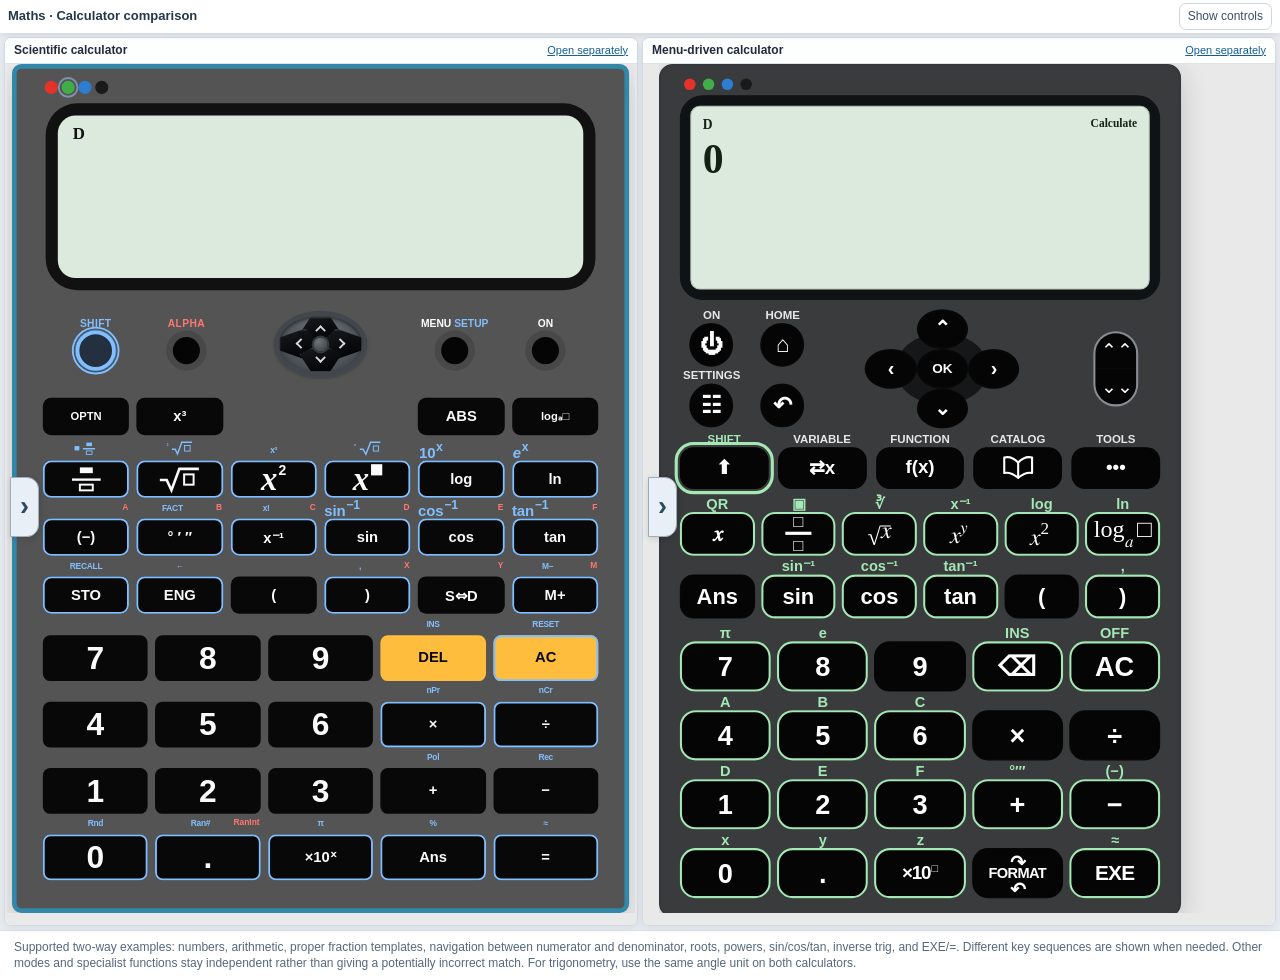
==== commit 34daee91: "Compact side-by-side calculator comparison with aligned frames and matched key feedback" ====
--- a/compare/index.html
+++ b/compare/index.html
@@ -31,9 +31,12 @@
 .panels.mode-scientific #menu-pane,.panels.mode-menu #scientific-pane{display:none}
 .note{margin:0;padding:8px 14px;background:#fff;border-top:1px solid #dbe2ea;color:#56687b;font-size:12px}
 #minimizeToolbar{padding:6px 9px;border:1px solid #cdd7e1;border-radius:7px;background:#fff;color:#38516a;cursor:pointer;font-size:12px}
-header.minimized .top{padding:4px 9px}
+header.minimized .top{padding:3px 8px;min-height:30px;flex-wrap:nowrap}
+header.minimized #minimizeToolbar{margin-left:auto;padding:4px 8px}
+.pane-head{padding:4px 9px}.pane-head h2{font-size:12px}.pane-head a{font-size:11px}
+.panels{gap:4px;padding:4px}.pane{border-radius:7px}
 header.minimized .heading{font-size:13px}
-header.minimized .top .tabs,header.minimized .top .options,header.minimized .sub{display:none}
+header.minimized .top .tabs,header.minimized .top .options,header.minimized .sub,header.minimized .dual-sequence{display:none}
 #minimizeToolbar:focus-visible,#fitBoth:focus-visible,#fitWidthBoth:focus-visible{outline:3px solid #2d7dd2;outline-offset:2px}
 #fitBoth,#fitWidthBoth{padding:7px 10px;border:1px solid #cad3dd;background:#fff;color:#30445d;border-radius:7px;cursor:pointer;font-size:12px;font-weight:700}
 #fitBoth[aria-pressed="true"],#fitWidthBoth[aria-pressed="true"]{background:#1d3655;color:#fff;border-color:#1d3655}
@@ -70,7 +73,7 @@
    <button type="button" data-view="both" aria-pressed="true">Both side by side</button>
   </nav>
   <div class="options">
-   <button type="button" id="sync" aria-pressed="true" aria-label="Dual Control linked. Click to operate independently" title="Mirror supported actions in both directions">Dual Control: linked</button>
+   <button type="button" id="sync" aria-pressed="true" aria-label="Dual Control linked. Click to operate independently" title="Mirror supported actions in both directions">Dual Control</button>
    <button type="button" id="reset">Clear both</button><button type="button" id="fitBoth" aria-pressed="true">Fit height</button><button type="button" id="fitWidthBoth" aria-pressed="false">Fit width</button>
   </div>
  </div>
@@ -146,13 +149,17 @@
  }
  fitHeightButton.addEventListener("click",()=>setFitMode("height"));
  fitWidthButton.addEventListener("click",()=>setFitMode("width"));
+ // Default to compact comparison, with controls a click away.
+ header.classList.add("minimized");
+ minimize.setAttribute("aria-pressed","true");
+ minimize.textContent="Show controls";
  let mode="both",sync=true,pending=Promise.resolve(),serial=0;
  const ready={scientific:false,menu:false};
  const delay=ms=>new Promise(resolve=>setTimeout(resolve,ms));
  let relayoutPending=false;
  function matchCalculatorHeights(){
    relayoutPending=false;
-   const available=Math.max(340,Math.floor(window.innerHeight-panels.getBoundingClientRect().top-18));
+   const available=Math.max(340,Math.floor(window.innerHeight-panels.getBoundingClientRect().top-6));
    // Both frames get precisely the same height. The child calculator owns its
    // uniform 2D scaling, so none of the buttons or fonts is squashed.
    for(const frame of Object.values(frames))frame.style.height=available+"px";
@@ -177,6 +184,36 @@
    observer.observe(panels);
  }
  function status(text){message.textContent=text;}
+ function installComparisonStyle(kind){
+  const doc=frames[kind].contentDocument;
+  if(!doc||doc.getElementById("compare-embedded-style"))return;
+  const style=doc.createElement("style");
+  style.id="compare-embedded-style";
+  style.textContent=`
+   body{padding-top:0!important}
+   #keys button.compare-key-active .keyname{
+    outline:3px solid #3193f3!important;outline-offset:1px!important;
+    background:#214e82!important;color:#fff!important;
+    box-shadow:0 0 0 2px #98d3ff!important}
+   .cw-upper-keys button.compare-key-active,.cw-number-keys button.compare-key-active{
+    outline:3px solid #3193f3!important;outline-offset:1px!important;
+    box-shadow:0 0 0 2px #98d3ff!important}`;
+  doc.head.append(style);
+ }
+ function highlight(kind,action){
+  const doc=frames[kind].contentDocument;
+  if(!doc||!action||action.startsWith("fraction-"))return;
+  const key=kind==="scientific"?action:({"=":"exe","AC":"ac","DEL":"del","frac":"fraction","^":"power"}[action]||action);
+  const selector=kind==="scientific"?'#keys button[data-key="'+CSS.escape(key)+'"]':
+    '.cw-upper-keys button[data-cmd="'+CSS.escape(key)+'"],.cw-number-keys button[data-cmd="'+CSS.escape(key)+'"]';
+  const button=doc.querySelector(selector);
+  if(!button)return;
+  button.classList.remove("compare-key-active");
+  void button.offsetWidth;
+  button.classList.add("compare-key-active");
+  clearTimeout(button._compareFlashTimer);
+  button._compareFlashTimer=setTimeout(()=>button.classList.remove("compare-key-active"),360);
+ }
  function chooseView(view){
    if(!["both","scientific","menu"].includes(view))return;
    mode=view;
@@ -190,8 +227,9 @@
  syncButton.addEventListener("click",()=>{
    sync=!sync;
    syncButton.setAttribute("aria-pressed",String(sync));
-   syncButton.textContent=sync?"Dual Control: linked":"Dual Control: independent";
-   syncButton.setAttribute("aria-label",sync?"Dual Control linked. Click to operate independently":"Dual Control independent. Click to link");
+   syncButton.textContent=sync?"Dual Control":"Decoupled — link inputs";
+   syncButton.setAttribute("aria-label",sync?"Decouple inputs":"Link inputs");
+   syncButton.title=sync?"Both calculators respond together. Click to decouple inputs.":"Independent inputs. Click to link.";
    status(sync?"Two-way key mirroring is on.":"Independent operation: each calculator keeps its own input.");
  });
  document.getElementById("reset").addEventListener("click",()=>{
@@ -344,14 +382,16 @@
      if(i<steps.length-1)await delay(135);
    }
    record(to,steps);
-   showOutputs();
+    highlight(to,action);
+    showOutputs();
    status((from==="scientific"?"Scientific":"Menu-driven")+" → "+(to==="scientific"?"Scientific":"Menu-driven")+": "+action+
      (steps.length>1?" ("+steps.map(x=>x==="SHIFT"?"SHIFT":x).join(" then ")+")":""));
  }
  function observe(kind){
    const frame=frames[kind],doc=frame.contentDocument;
    if(!doc)return;
-   // Capturing input avoids modifying the calculators' existing calculation engines.
+   installComparisonStyle(kind);
+    // Capturing input avoids modifying the calculators' existing calculation engines.
    const relay=event=>{
      if(suppressed||event.repeat)return;
      // Keyboard activation of a focused button also generates a click; mirror once.
@@ -363,7 +403,8 @@
        return;
      }
      sourceFocus(kind);
-     record(kind,sequenceFor(kind,action)||[action]);
+      highlight(kind,action);
+      record(kind,sequenceFor(kind,action)||[action]);
      requestAnimationFrame(showOutputs);
      if(!sync)return;
      const token=++serial;
